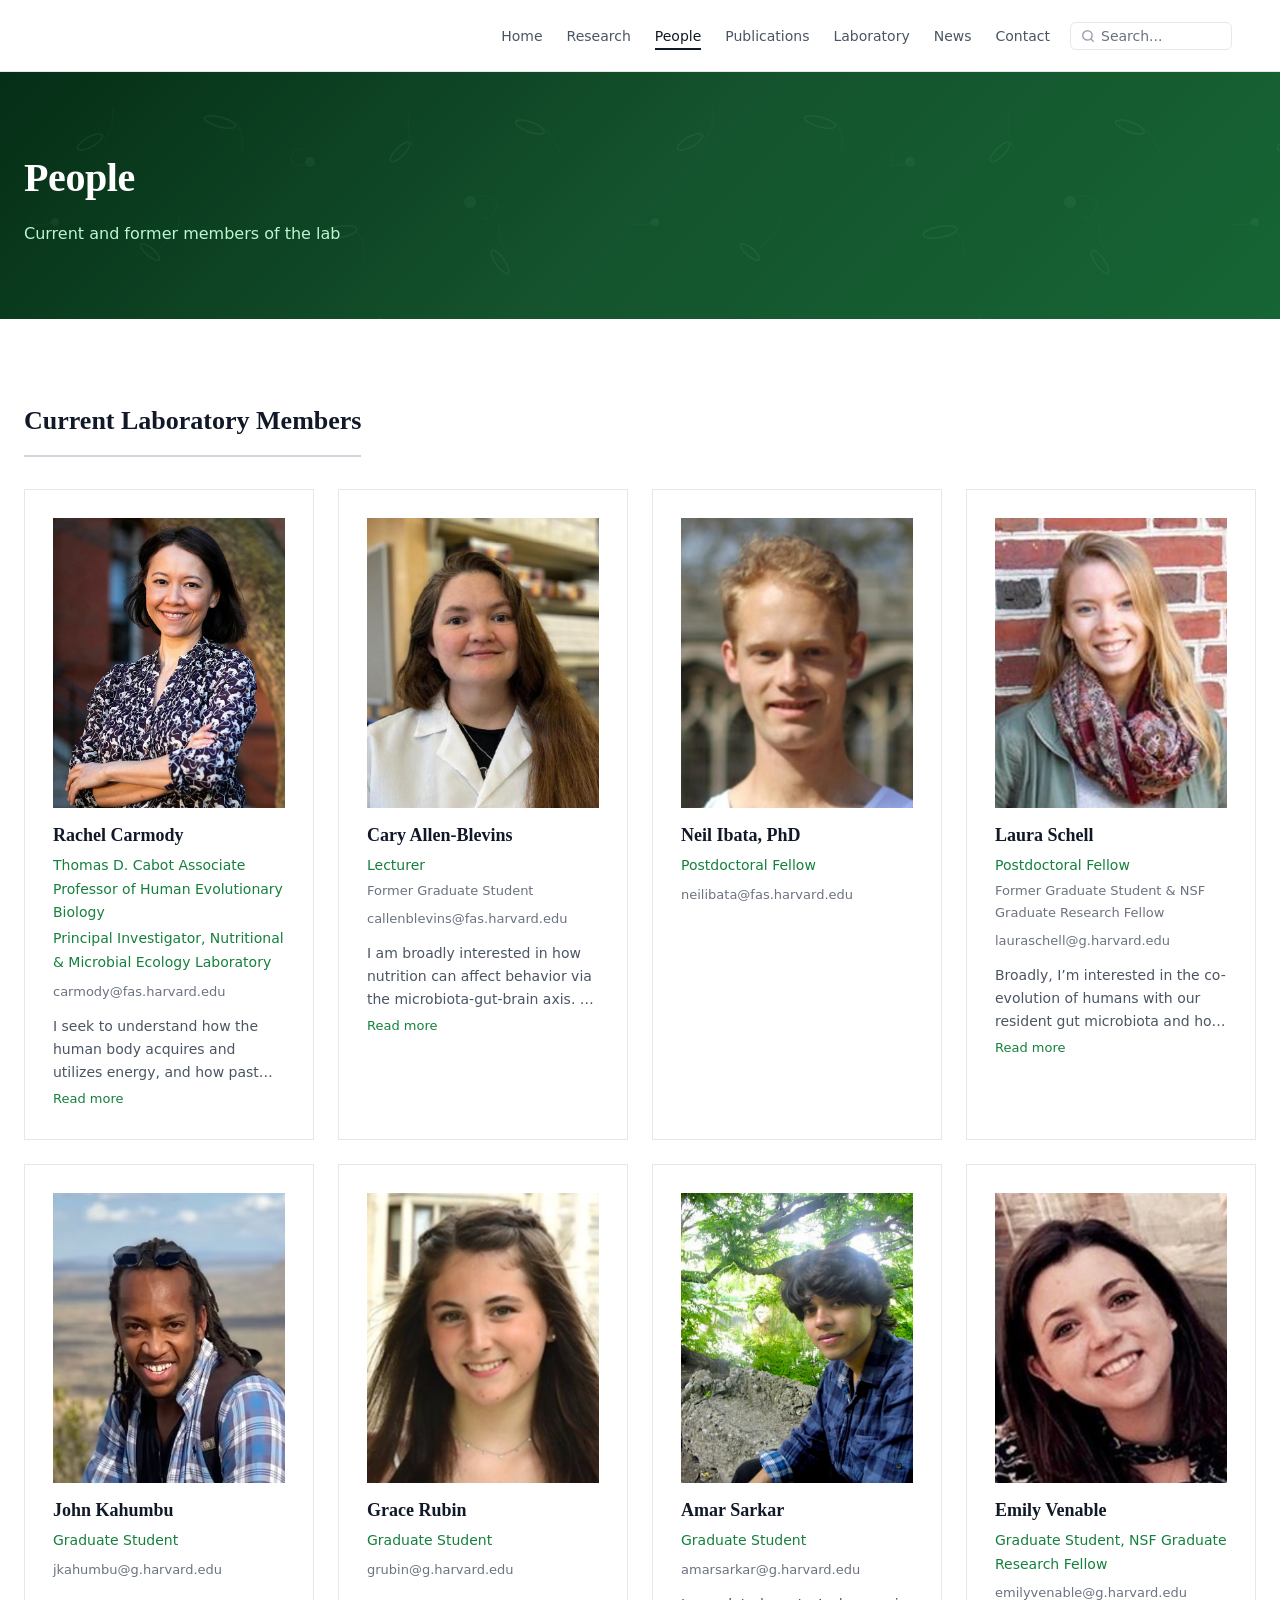
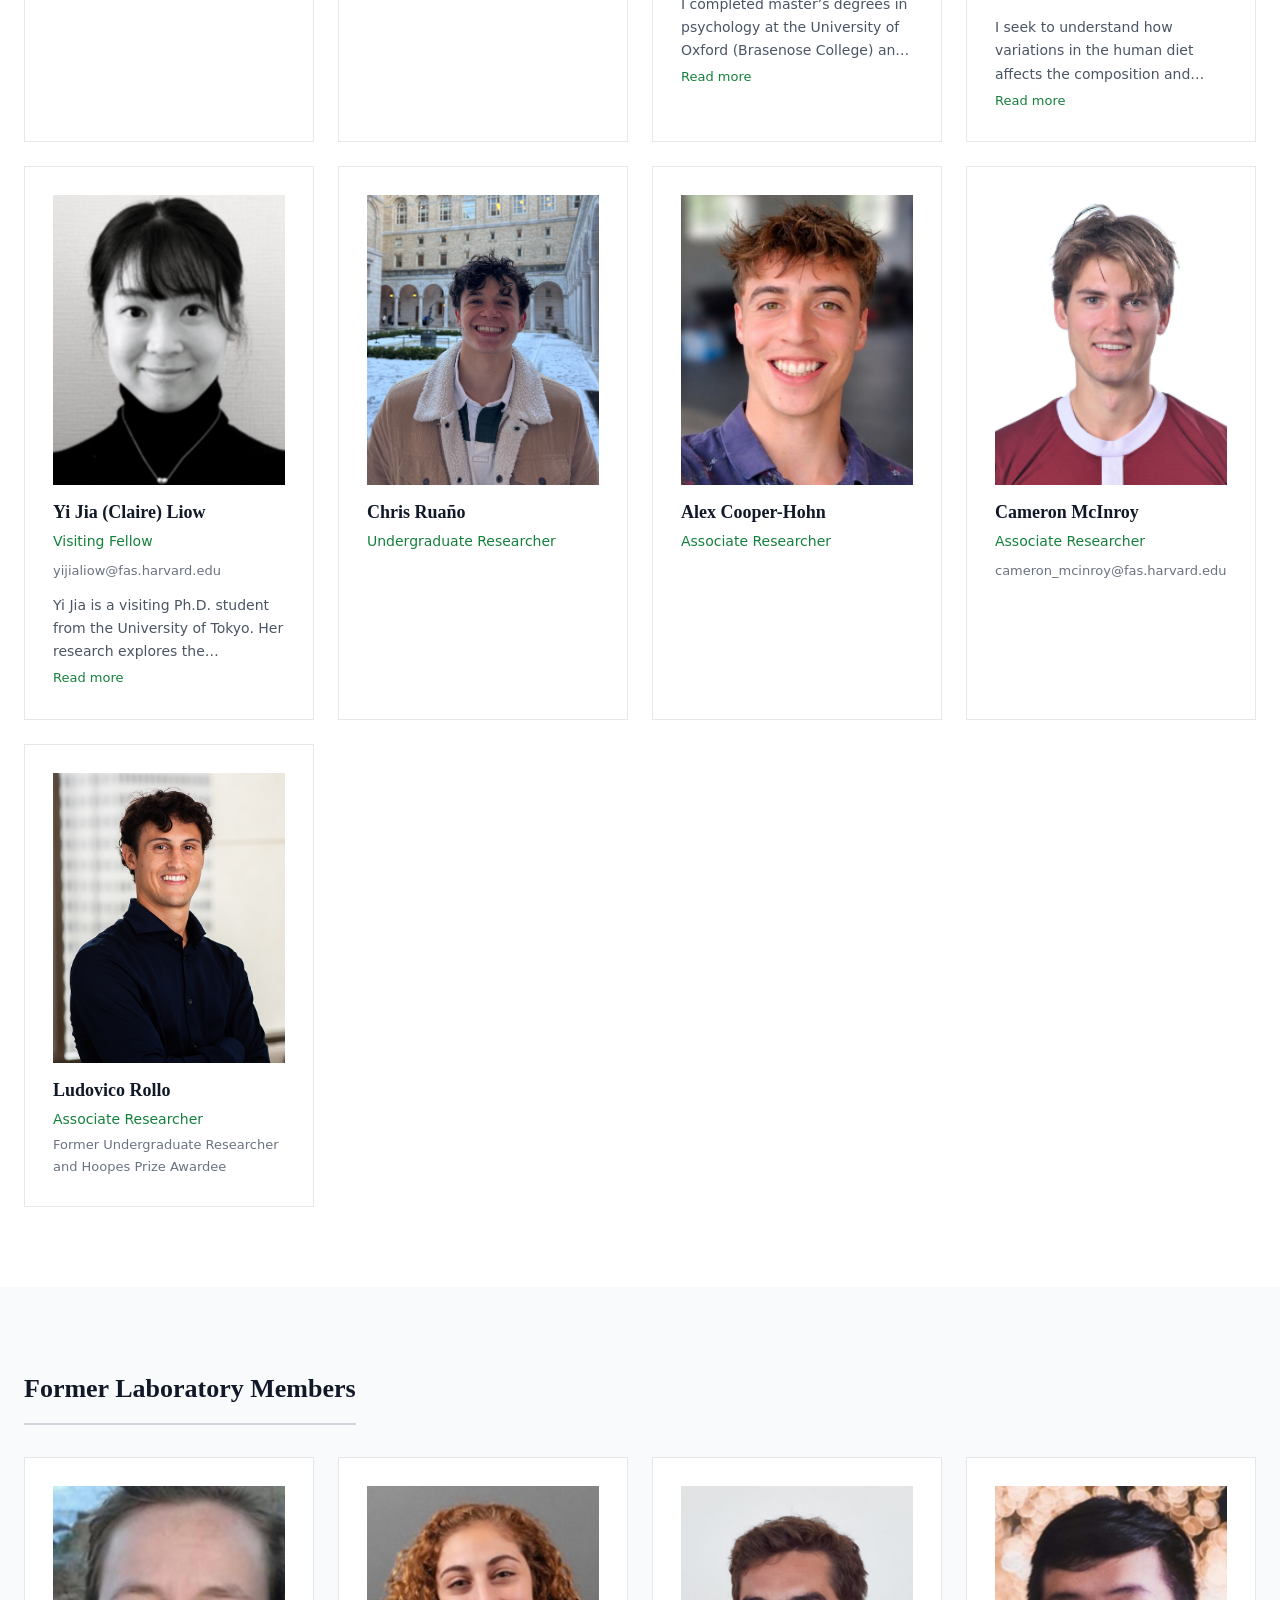
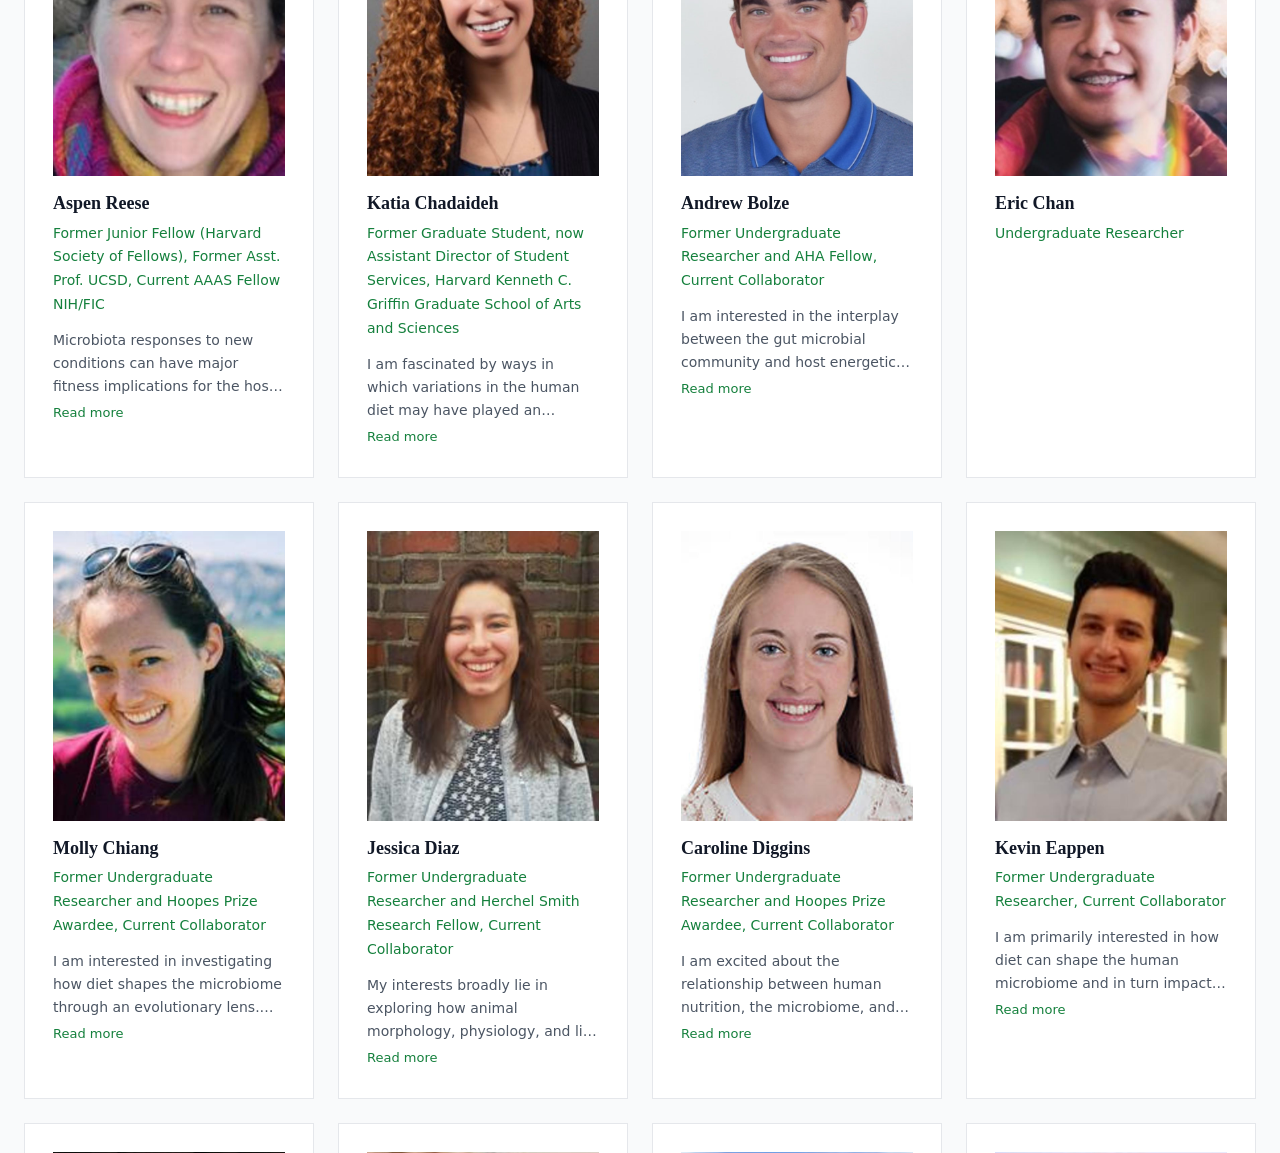
==== people/rachel-carmody/index.html @ 24ef58be "Site-wide polish: naming, typography, layout, and routing - Rename "Lab" to "Laboratory" across all " ====
<!DOCTYPE html>
<html lang="en">
<head>
  <meta charset="UTF-8">
  <meta http-equiv="refresh" content="0; url=../../people.html#rachel-carmody">
  <title>Rachel Carmody | Carmody Laboratory</title>
  <link rel="canonical" href="../../people.html">
</head>
<body>
  <p>Redirecting to <a href="../../people.html#rachel-carmody">People</a>...</p>
</body>
</html>
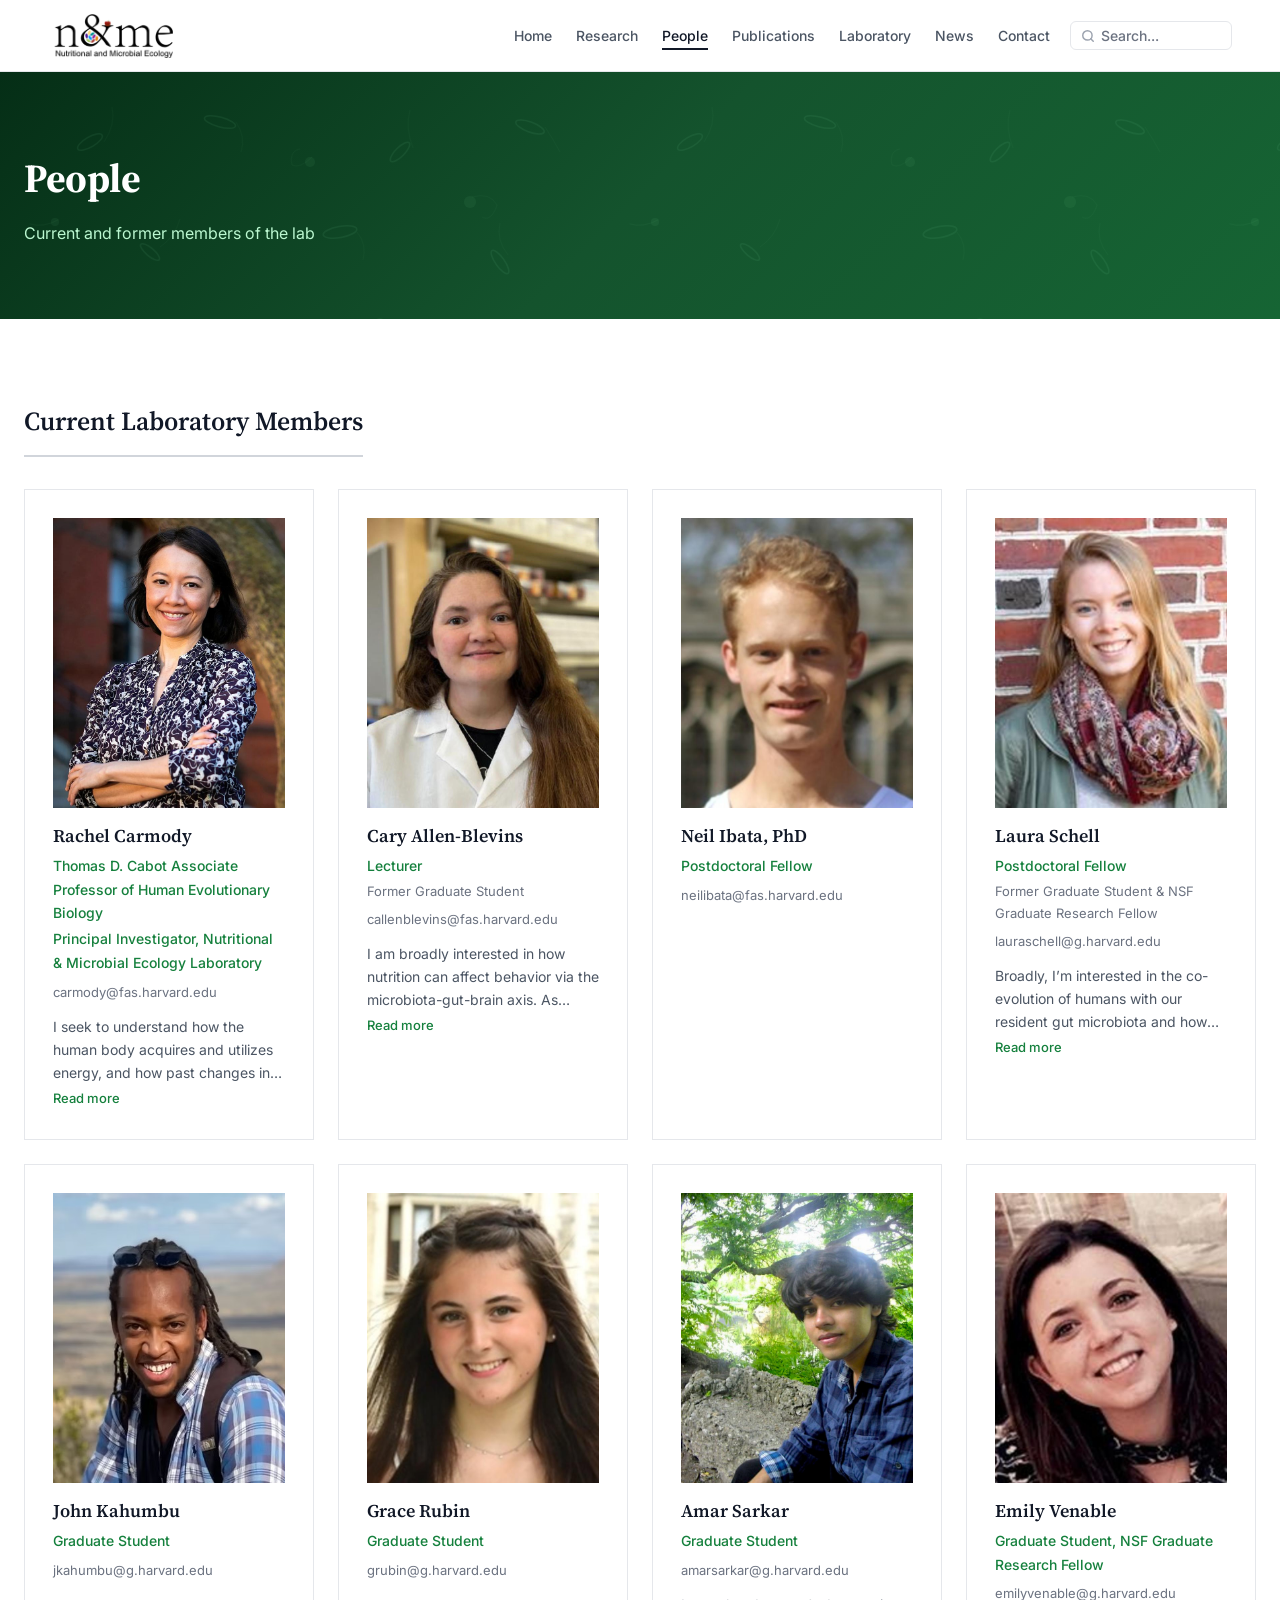
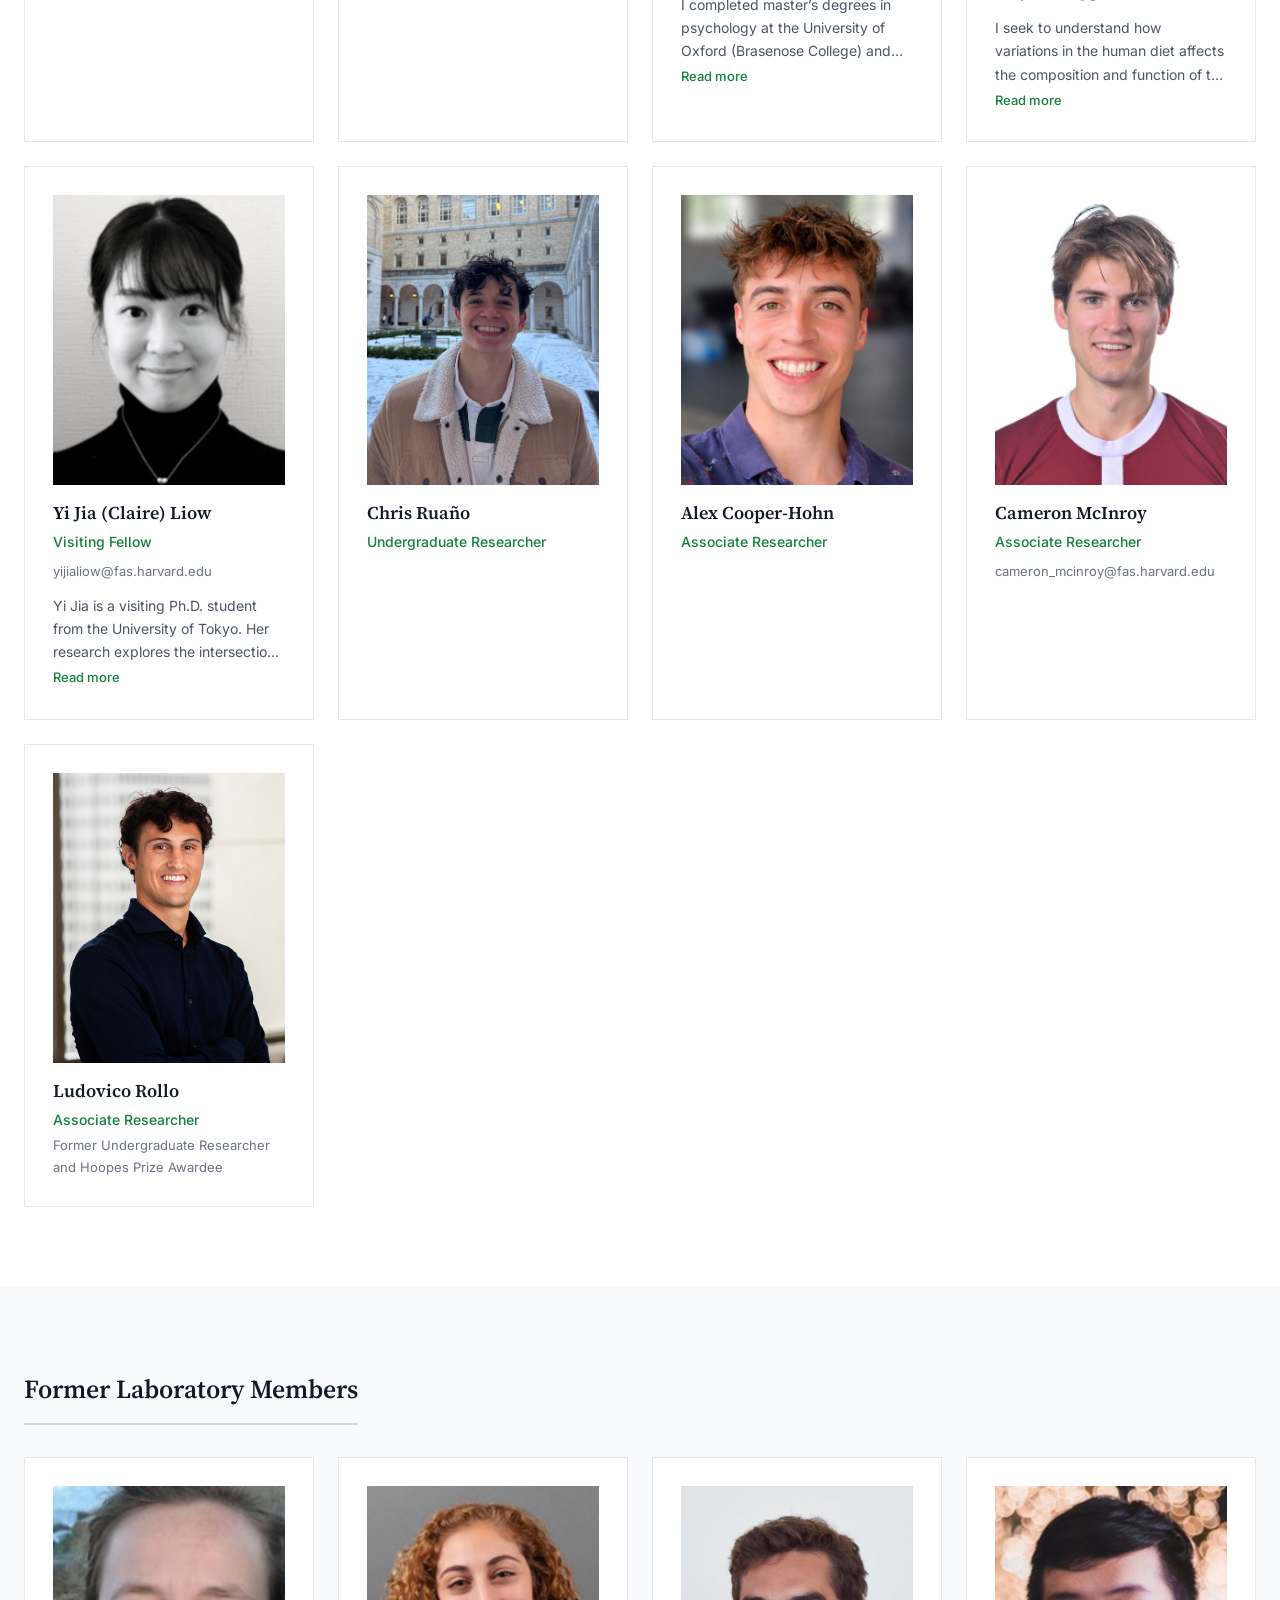
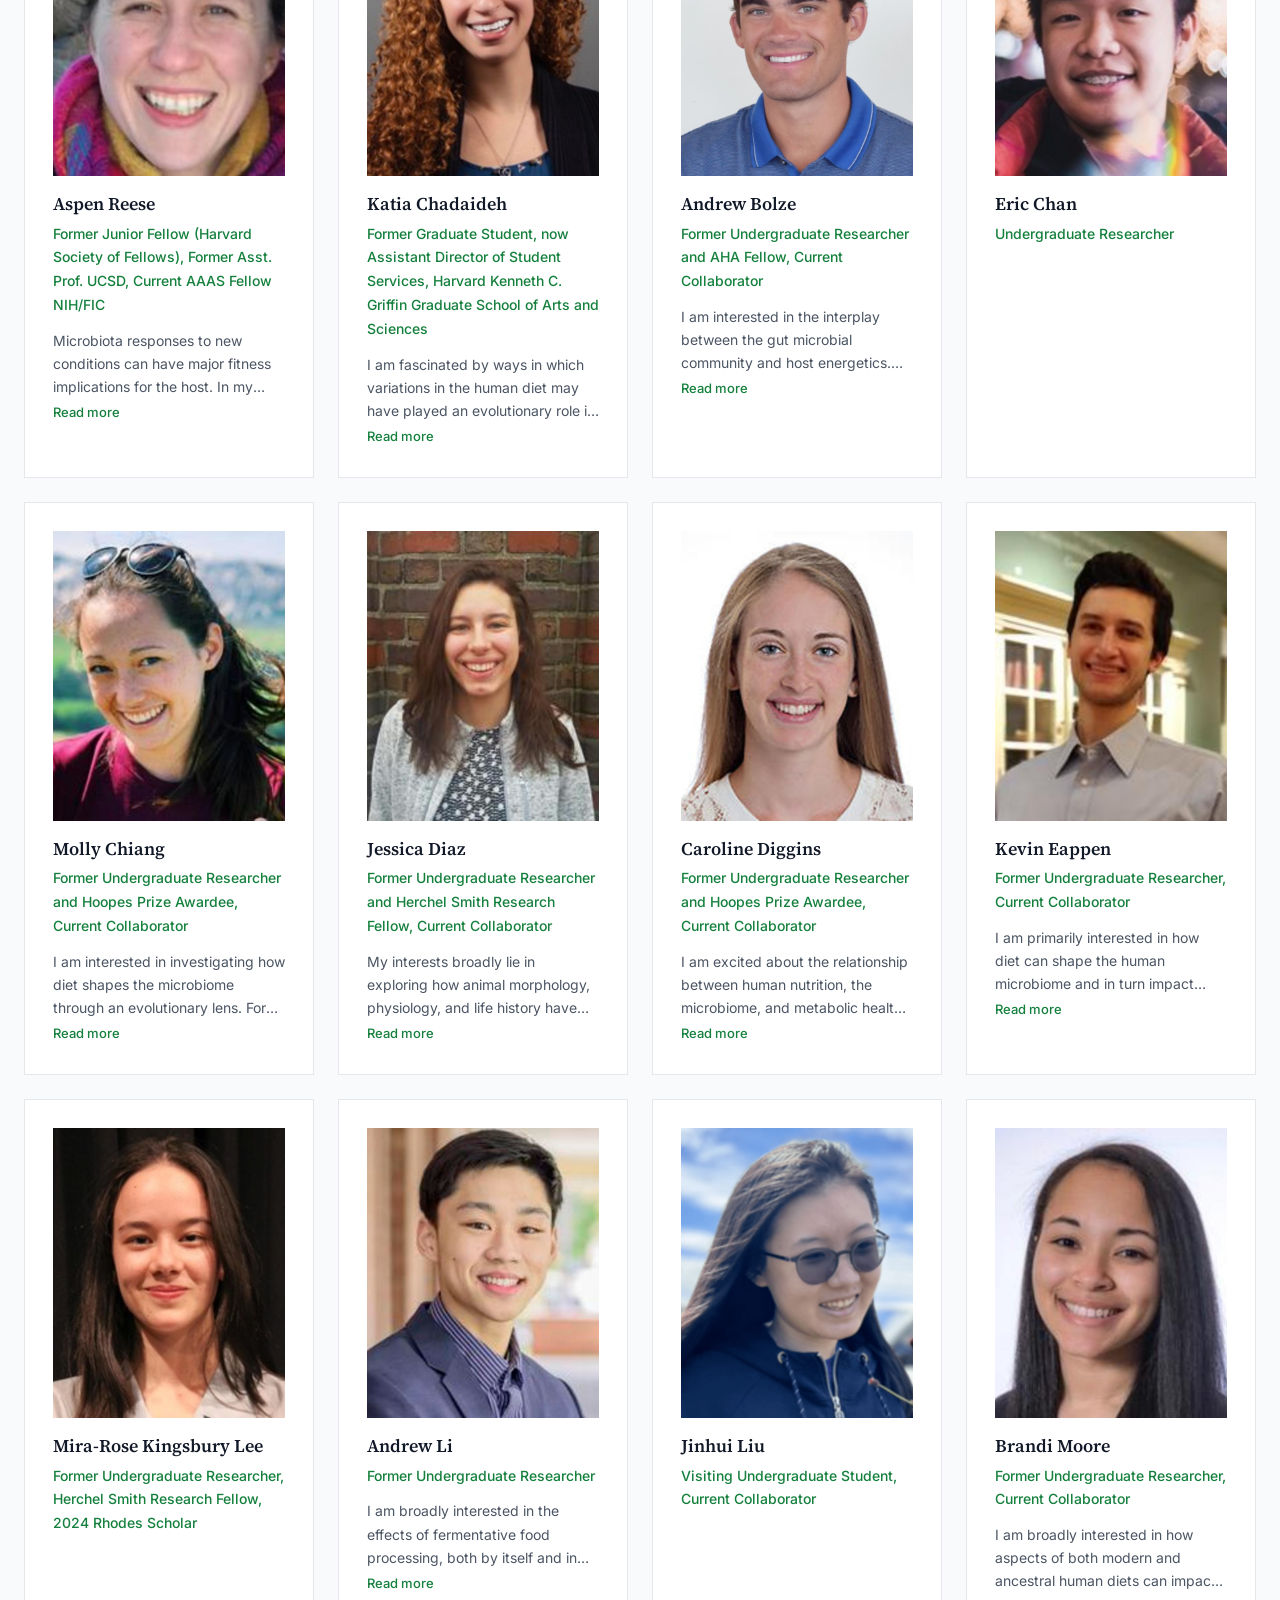
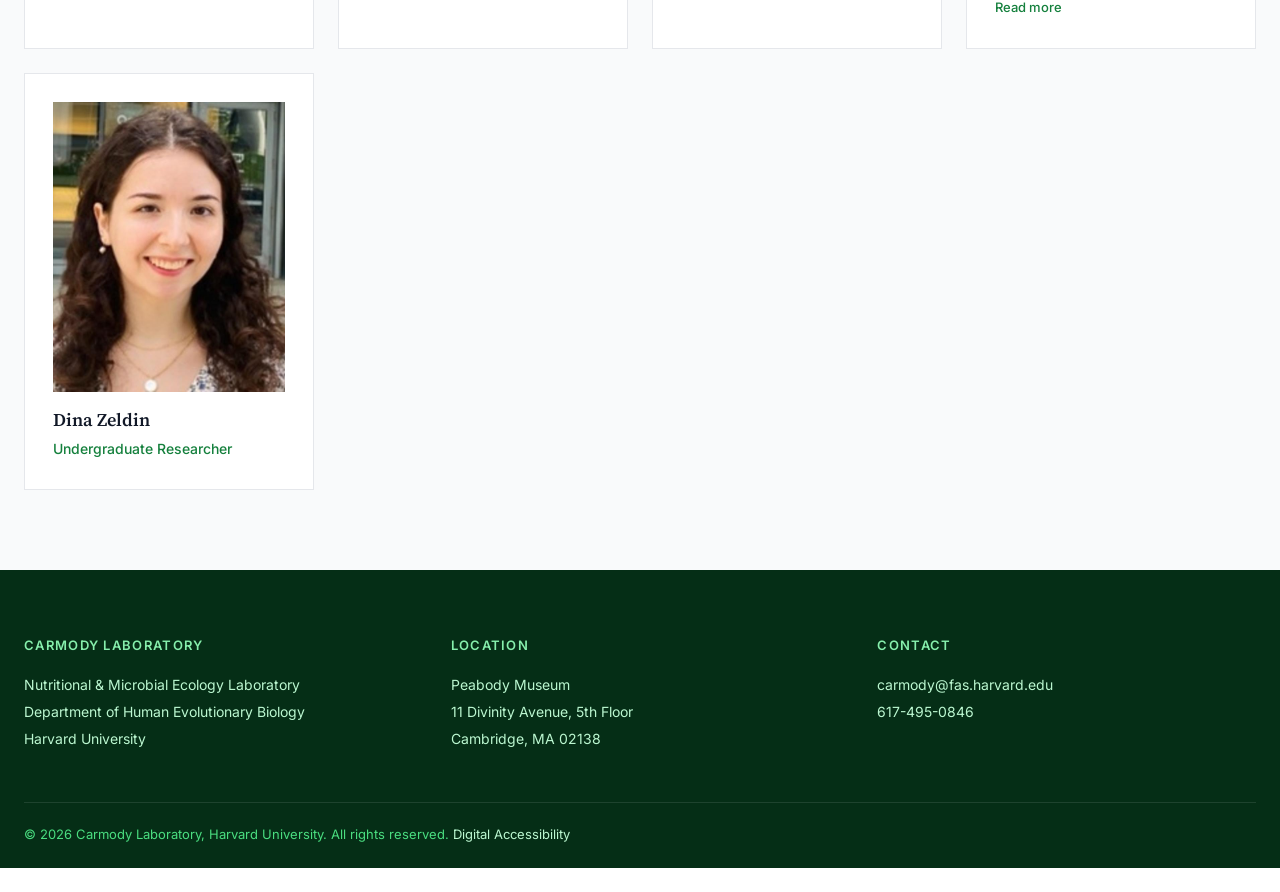
==== commit 8794266c: "Add site favicon using NME logo ampersand Generated favicon.ico, favicon-32x32.png, apple-touch-icon" ====
--- a/people/rachel-carmody/index.html
+++ b/people/rachel-carmody/index.html
@@ -2,6 +2,9 @@
 <html lang="en">
 <head>
   <meta charset="UTF-8">
+  <link rel="icon" type="image/x-icon" href="../../favicon.ico">
+  <link rel="icon" type="image/png" sizes="32x32" href="../../favicon-32x32.png">
+  <link rel="apple-touch-icon" sizes="180x180" href="../../apple-touch-icon.png">
   <meta http-equiv="refresh" content="0; url=../../people.html#rachel-carmody">
   <title>Rachel Carmody | Carmody Laboratory</title>
   <link rel="canonical" href="../../people.html">
